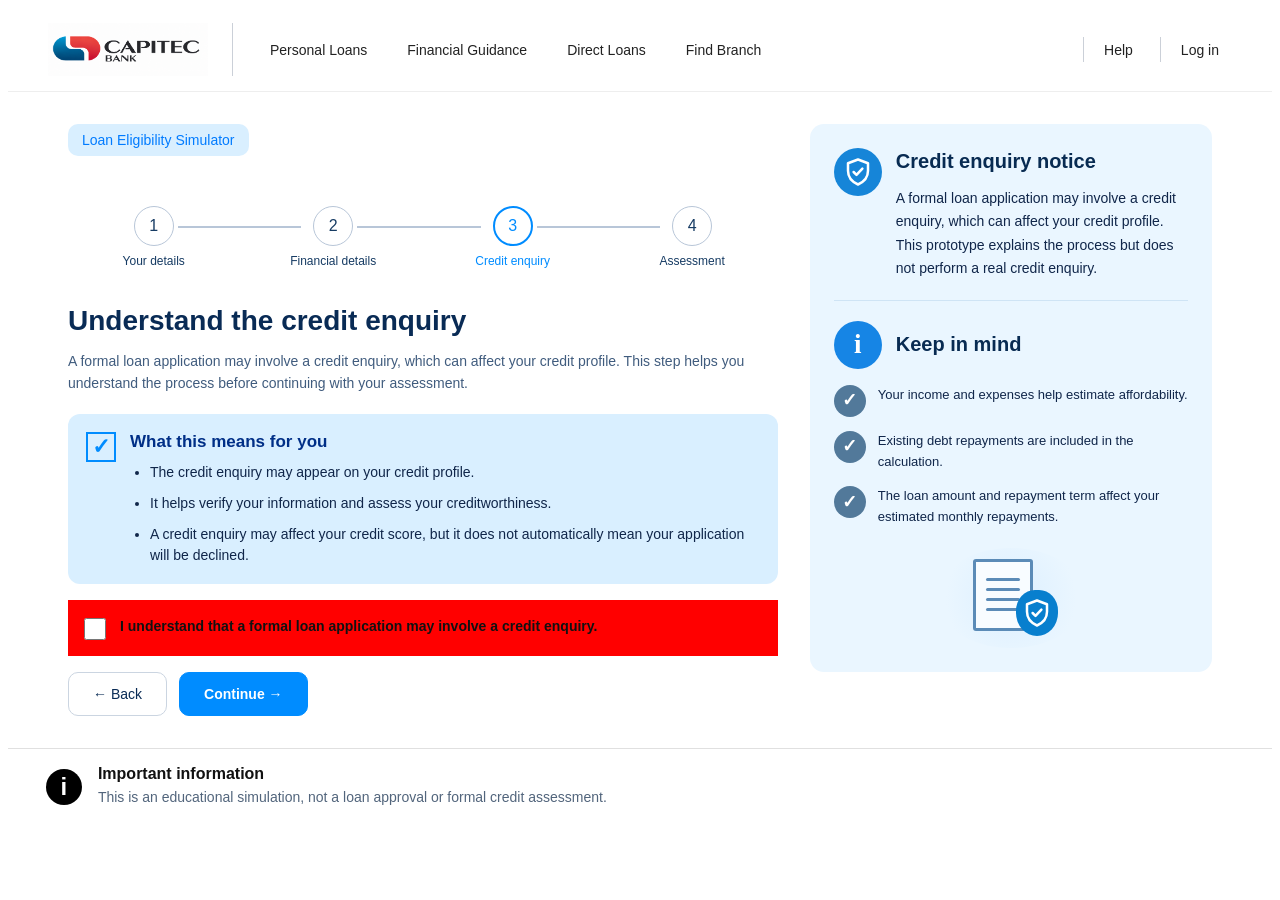
==== 03-Implementation/pages/Credit-Enquiry.html @ de2bd1d2 "Initial commit: Loan Eligibility Simulator" ====
<!DOCTYPE html>
<html lang="en">
<head>
    <meta charset="UTF-8">
    <meta name="viewport" content="width=device-width, initial-scale=1.0">
    <link rel="stylesheet" href="../CSS/Style.css">
    <title>Credit Enquiry Notice</title>
</head>
<body>
    <header class="site-header">
        <a href="../index.html" class="logo">
            <img src="../images/CapitecBank.png" alt="Capitec Bank logo">
        </a>

        <nav class="main-nav">
            <a href="../index.html" class="personal-loans">Personal Loans</a>
            <a href="Financial-Guidance.html">Financial Guidance</a>
            <a href="Direct-Loans.html">Direct Loans</a>
            <a href="Find-Branch.html">Find Branch</a>
            <a href="Help.html" class="help">Help</a>
            <a href="Login.html" class="login-link">Log in</a>
        </nav>
    </header>

    <main class="credit-enquiry-notice-main">
        <div class="credit-enquiry-notice-page">
            <section class="credit-enquiry-content">
                <p class="page-label">Loan Eligibility Simulator</p>

                <div class="progress-steps">
                    <div class="progress-step">
                        <span>1</span>
                        <p>Your details</p>
                    </div>

                    <div class="progress-step">
                        <span>2</span>
                        <p>Financial details</p>
                    </div>

                    <div class="progress-step active">
                        <span>3</span>
                        <p>Credit enquiry</p>
                    </div>

                    <div class="progress-step">
                        <span>4</span>
                        <p>Assessment</p>
                    </div>
                </div>

                <h1>Understand the credit enquiry</h1>

                <p class="credit-enquiry-description">
                    A formal loan application may involve a credit enquiry, which can affect your credit profile. This step helps you understand the process before continuing with your assessment.
                </p>

                <div class="credit-information-panel">
                    <div class="credit-information-icon">
                        <span>✓</span>
                    </div>

                    <div class="credit-information-content">
                        <h2>What this means for you</h2>

                        <ul>
                            <li>The credit enquiry may appear on your credit profile.</li>
                            <li>It helps verify your information and assess your creditworthiness.</li>
                            <li>A credit enquiry may affect your credit score, but it does not automatically mean your application will be declined.</li>
                        </ul>
                    </div>
                </div>

                <form id="credit-enquiry-form">
                    <label class="credit-acknowledgement">
                        <input
                            type="checkbox"
                            id="credit-acknowledgement"
                            name="creditAcknowledgement"
                            required
                        >
                        <span>
                            I understand that a formal loan application may involve a credit enquiry.
                        </span>
                    </label>

                    <div class="form-actions">
                        <a href="Financial-Details.html" class="secondary-button">← Back</a>
                        <button type="submit" class="primary-button">Continue →</button>
                    </div>
                </form>
            </section>

            <aside class="credit-notice">
                <div class="notice-heading">
                    <div class="shield-icon">
                        <svg viewBox="0 0 24 24" aria-hidden="true">
                            <path
                                d="M12 2 20 5v6c0 5-3.5 9-8 11-4.5-2-8-6-8-11V5l8-3Z"
                                fill="none"
                                stroke="currentColor"
                                stroke-width="2"
                                stroke-linejoin="round"
                            />
                            <path
                                d="m8.5 12 2.3 2.3 4.7-5"
                                fill="none"
                                stroke="currentColor"
                                stroke-width="2"
                                stroke-linecap="round"
                                stroke-linejoin="round"
                            />
                        </svg>
                    </div>

                    <div class="notice-copy">
                        <h2>Credit enquiry notice</h2>
                        <p>
                            A formal loan application may involve a credit enquiry, which can affect your credit profile. This prototype explains the process but does not perform a real credit enquiry.
                        </p>
                    </div>
                </div>

                <div class="notice-divider"></div>

                <div class="keep-in-mind-heading">
                    <span class="information-icon-blue" aria-hidden="true">i</span>
                    <h2>Keep in mind</h2>
                </div>

                <ul class="notice-list">
                    <li>
                        <span class="check-icon" aria-hidden="true">✓</span>
                        <span>Your income and expenses help estimate affordability.</span>
                    </li>

                    <li>
                        <span class="check-icon" aria-hidden="true">✓</span>
                        <span>Existing debt repayments are included in the calculation.</span>
                    </li>

                    <li>
                        <span class="check-icon" aria-hidden="true">✓</span>
                        <span>The loan amount and repayment term affect your estimated monthly repayments.</span>
                    </li>
                </ul>

                <div class="notice-illustration">
                    <div class="document-icon" aria-hidden="true">
                        <span></span>
                        <span></span>
                        <span></span>
                        <span></span>
                    </div>

                    <div class="illustration-shield">
                        <svg viewBox="0 0 24 24" aria-hidden="true">
                            <path
                                d="M12 2 20 5v6c0 5-3.5 9-8 11-4.5-2-8-6-8-11V5l8-3Z"
                                fill="none"
                                stroke="currentColor"
                                stroke-width="2"
                                stroke-linejoin="round"
                            />
                            <path
                                d="m8.5 12 2.3 2.3 4.7-5"
                                fill="none"
                                stroke="currentColor"
                                stroke-width="2"
                                stroke-linecap="round"
                                stroke-linejoin="round"
                            />
                        </svg>
                    </div>
                </div>
            </aside>
        </div>
    </main>

    <footer class="financial-footer">
        <div class="footer-info-icon" aria-hidden="true">i</div>

        <div class="financial-footer-content">
            <h2>Important information</h2>
            <p>
                This is an educational simulation, not a loan approval or formal credit assessment.
            </p>
        </div>
    </footer>

    <script src="../JS/Credit-Enquiry.js"></script>
</body>
</html>
---- 03-Implementation/CSS/Style.css ----
.site-header {
    display: flex;
    align-items: center;
    background-color: white;
    padding: 15px 40px;
    border-bottom: 1px solid #eeeeee;
}

.logo {
    display: flex;
    align-items: center;
    flex-shrink: 0;
    padding-right: 24px;
    border-right: 1px solid #cbd0d8;
}

.logo img {
    display: block;
    width: 160px;
    height: auto;
}

.main-nav {
    display: flex;
    align-items: center;
    gap: 14px;
    flex: 1;
    margin-left: 24px;
}

.main-nav a {
    padding: 8px 12px;
    border: 1px solid transparent;
    border-radius: 20px;
    color: #222222;
    font-family: Arial, sans-serif;
    font-size: 14px;
    text-decoration: none;
    transition: all 0.3s ease;
}

.main-nav a:hover {
    background-color: #d9efff;
    border-color: #008cff;
    color: #222222;
}

.main-nav .help,
.main-nav .login-link {
    position: relative;
}

.main-nav .help {
    margin-left: auto;
}

.main-nav .login-link {
    margin-left: 8px;
}

.main-nav .help::before,
.main-nav .login-link::before {
    position: absolute;
    top: 10%;
    left: -9px;
    height: 80%;
    border-left: 1px solid #cbd0d8;
    content: "";
    pointer-events: none;
}

body > main:not(.financial-details-main):not(.credit-enquiry-notice-main) {
    display: grid;
    grid-template-columns: minmax(0, 1fr) minmax(0, 1fr);
    align-items: center;
    gap: 40px;
    padding: 45px 5%;
    background-color: #f3f9ff;
    color: #10264a;
    font-family: Arial, sans-serif;
    box-sizing: border-box;
}

.hero-content {
    min-width: 0;
}

.page-label {
    display: inline-block;
    margin: 0 0 18px;
    padding: 8px 14px;
    border-radius: 10px;
    background-color: #d9efff;
    color: #007bff;
    font-size: 14px;
}

.hero-content h1 {
    margin: 20px 0;
    font-size: 38px;
    line-height: 1.15;
}

.hero-content > p {
    line-height: 1.6;
}

.hero-content ul {
    margin: 24px 0;
    padding: 0;
    list-style: none;
}

.hero-content li {
    margin-bottom: 12px;
}

.primary-button {
    display: inline-flex;
    align-items: center;
    justify-content: center;
    padding: 14px 26px;
    border: 1px solid #087fff;
    border-radius: 10px;
    background-color: #087fff;
    color: white;
    font-family: inherit;
    font-size: 14px;
    font-weight: bold;
    text-decoration: none;
    cursor: pointer;
    transition: background-color 0.3s ease;
    box-sizing: border-box;
}

.primary-button:hover {
    background-color: #0067d9;
}

.preview-card {
    min-width: 0;
    padding: 30px;
    border: 1px solid #dceaf7;
    border-radius: 18px;
    background-color: white;
    box-shadow: 0 8px 24px rgba(20, 60, 100, 0.08);
}

.preview-card h2 {
    margin-bottom: 20px;
    font-size: 24px;
}

.preview-card p {
    margin: 12px 0;
    padding: 12px;
    border: 1px solid #dce3eb;
    border-radius: 8px;
    color: #65758b;
}

.site-footer {
    display: flex;
    align-items: center;
    gap: 16px;
    margin: 8px;
    padding: 12px 32px;
    border: 1px solid #e0e0e0;
    border-radius: 12px;
    background-color: white;
    font-family: Arial, sans-serif;
}

.information-icon {
    display: flex;
    align-items: center;
    justify-content: center;
    flex-shrink: 0;
    width: 32px;
    height: 32px;
    border-radius: 50%;
    background-color: #000000;
    color: white;
    font-family: Arial, sans-serif;
    font-size: 22px;
    font-weight: bold;
}

.footer-content h2 {
    margin: 0 0 4px;
    color: #111111;
    font-size: 16px;
}

.footer-content p {
    margin: 0;
    color: #52657c;
    font-size: 14px;
    line-height: 1.5;
}

.financial-details-main {
    display: block;
    width: 100%;
    min-height: 0;
    margin: 0;
    padding: 0;
    background-color: white;
    color: #10264a;
    font-family: Arial, sans-serif;
    box-sizing: border-box;
}

.financial-details-page {
    display: grid;
    grid-template-columns: minmax(0, 1.65fr) minmax(280px, 1fr);
    align-items: start;
    gap: 36px;
    width: 100%;
    max-width: 1400px;
    margin: 0 auto;
    padding: 16px 3% 28px;
    background-color: white;
    box-sizing: border-box;
}

.financial-form-section {
    min-width: 0;
    padding: 8px 0 16px;
    background-color: white;
    box-sizing: border-box;
}

.financial-details-main .page-label {
    display: inline-block;
    margin: 0 0 18px;
    padding: 8px 14px;
    border-radius: 12px;
    background-color: #d9efff;
    color: #008cff;
    font-size: 14px;
}

.progress-steps {
    display: flex;
    align-items: flex-start;
    justify-content: space-between;
    gap: 12px;
    width: 100%;
    margin: 28px 0 32px;
}

.progress-step {
    position: relative;
    display: flex;
    flex: 1 1 0;
    flex-direction: column;
    align-items: center;
    min-width: 0;
    text-align: center;
}

.progress-step:not(:last-child)::after {
    position: absolute;
    top: 20px;
    left: calc(50% + 24px);
    width: calc(100% - 48px);
    height: 2px;
    background-color: #b8c6d8;
    content: "";
}

.progress-step span {
    position: relative;
    z-index: 1;
    display: flex;
    align-items: center;
    justify-content: center;
    flex-shrink: 0;
    width: 40px;
    height: 40px;
    border: 1px solid #b8c6d8;
    border-radius: 50%;
    background-color: white;
    color: #163b63;
    font-size: 16px;
    box-sizing: border-box;
}

.progress-step.active span {
    border: 2px solid #008cff;
    color: #008cff;
}

.progress-step p {
    margin: 8px 0 0;
    color: #163b63;
    font-size: 14px;
    line-height: 1.3;
}

.progress-step.active p {
    color: #008cff;
}

.financial-form-section h1 {
    margin: 0 0 10px;
    color: #092b55;
    font-size: 26px;
    line-height: 1.25;
}

.form-description {
    margin: 0 0 22px;
    color: #405c7e;
    font-size: 14px;
    line-height: 1.5;
}

.financial-fields {
    display: grid;
    grid-template-columns: repeat(2, minmax(0, 1fr));
    gap: 14px;
}

.financial-fields .form-group {
    min-width: 0;
    padding: 12px;
    border: 1px solid #d2d7de;
    background-color: white;
    box-sizing: border-box;
}

.financial-details-main .form-group label {
    display: block;
    margin-bottom: 8px;
    color: #17324f;
    font-size: 13px;
    line-height: 1.4;
}

.input-with-currency {
    display: flex;
    width: 100%;
    min-width: 0;
    min-height: 38px;
    box-sizing: border-box;
}

.input-with-currency span {
    display: flex;
    align-items: center;
    justify-content: center;
    min-width: 38px;
    padding: 0 8px;
    background-color: #eeeeee;
    color: #17324f;
    box-sizing: border-box;
}

.input-with-currency input {
    flex: 1;
    width: 100%;
    min-width: 0;
    padding: 8px;
    border: 1px solid #cbd5e1;
    border-left: none;
    border-radius: 0;
    font-family: inherit;
    font-size: 13px;
    box-sizing: border-box;
}

.input-with-currency input:focus {
    outline: 2px solid #008cff;
    outline-offset: -2px;
}

.repayment-term-group {
    width: 100%;
    margin-top: 16px;
    padding: 12px;
    border: 1px solid #d2d7de;
    background-color: white;
    box-sizing: border-box;
}

.repayment-term-group select {
    width: 100%;
    min-height: 42px;
    padding: 8px;
    border: 1px solid #cbd5e1;
    background-color: white;
    font-family: inherit;
    font-size: 13px;
    box-sizing: border-box;
}

.repayment-term-group select:focus {
    outline: 2px solid #008cff;
    outline-offset: 1px;
}

.form-actions {
    display: flex;
    flex-direction: row;
    align-items: center;
    flex-wrap: wrap;
    gap: 12px;
    margin-top: 20px;
}

.secondary-button,
.form-actions .primary-button {
    display: inline-flex;
    align-items: center;
    justify-content: center;
    min-height: 44px;
    padding: 0 24px;
    border-radius: 10px;
    font-family: inherit;
    font-size: 14px;
    text-decoration: none;
    cursor: pointer;
    box-sizing: border-box;
}

.secondary-button {
    border: 1px solid #cbd5e1;
    background-color: white;
    color: #092b55;
}

.secondary-button:hover {
    background-color: #edf6ff;
}

.form-actions .primary-button {
    border: 1px solid #008cff;
    background-color: #008cff;
    color: white;
}

.form-actions .primary-button:hover {
    background-color: #0073d1;
}

.financial-details-page .credit-notice {
    align-self: stretch;
    width: 100%;
    min-width: 0;
    margin: 0;
    padding: 32px;
    border-radius: 12px;
    background-color: #eaf6ff;
    color: #24486e;
    line-height: 1.7;
    box-sizing: border-box;
}

.notice-heading {
    display: grid;
    grid-template-columns: 48px minmax(0, 1fr);
    align-items: start;
    gap: 18px;
}

.shield-icon {
    display: flex;
    align-items: center;
    justify-content: center;
    width: 48px;
    height: 48px;
    border-radius: 50%;
    background-color: #1685d8;
    color: white;
    box-sizing: border-box;
}

.shield-icon svg {
    width: 30px;
    height: 30px;
}

.notice-copy {
    min-width: 0;
}

.notice-copy h2,
.keep-in-mind-heading h2 {
    margin: 0;
    color: #082b52;
    font-family: Arial, sans-serif;
    font-size: 21px;
    font-weight: 700;
    line-height: 1.35;
}

.notice-copy p {
    margin: 12px 0 0;
    font-size: 14px;
    line-height: 1.65;
}

.notice-divider {
    margin: 24px 0 20px;
    border: none;
    border-top: 1px solid #cfe4f5;
}

.keep-in-mind-heading {
    display: grid;
    grid-template-columns: 48px minmax(0, 1fr);
    align-items: center;
    gap: 18px;
    margin: 0 0 18px;
}

.information-icon-blue {
    display: flex;
    align-items: center;
    justify-content: center;
    width: 48px;
    height: 48px;
    border-radius: 50%;
    background-color: #1685e5;
    color: white;
    font-family: Georgia, serif;
    font-size: 27px;
    font-weight: bold;
    box-sizing: border-box;
}

.notice-list {
    display: flex;
    flex-direction: column;
    gap: 14px;
    margin: 0;
    padding: 0;
    list-style: none;
}

.notice-list li {
    display: grid;
    grid-template-columns: 32px minmax(0, 1fr);
    align-items: start;
    gap: 14px;
    margin: 0;
    font-size: 14px;
    line-height: 1.6;
}

.check-icon {
    display: flex;
    align-items: center;
    justify-content: center;
    width: 32px;
    height: 32px;
    border-radius: 50%;
    background-color: #52799a;
    color: white;
    font-size: 18px;
    font-weight: bold;
    box-sizing: border-box;
}

.notice-illustration {
    position: relative;
    display: flex;
    align-items: center;
    justify-content: center;
    width: 150px;
    height: 100px;
    margin: 24px auto 0;
    border-radius: 50%;
    background: radial-gradient(circle, #dcefff 0%, #eaf6ff 72%);
}

.document-icon {
    position: relative;
    z-index: 1;
    display: flex;
    flex-direction: column;
    justify-content: center;
    gap: 7px;
    width: 60px;
    height: 72px;
    padding: 10px;
    border: 3px solid #5b8bb7;
    border-radius: 3px;
    background-color: #f8fcff;
    box-sizing: border-box;
    transform: translate(-8px, -3px);
}

.document-icon span {
    display: block;
    width: 100%;
    height: 3px;
    border-radius: 2px;
    background-color: #5b8bb7;
}

.illustration-shield {
    position: absolute;
    z-index: 2;
    right: 28px;
    bottom: 12px;
    display: flex;
    align-items: center;
    justify-content: center;
    width: 42px;
    height: 46px;
    border-radius: 45% 45% 50% 50%;
    background-color: #087fce;
    color: white;
}

.illustration-shield svg {
    width: 30px;
    height: 30px;
}

.financial-footer {
    display: flex;
    align-items: center;
    gap: 16px;
    width: 100%;
    margin: 0;
    padding: 16px 3%;
    border-top: 1px solid #e0e0e0;
    background-color: white;
    font-family: Arial, sans-serif;
    box-sizing: border-box;
}

.footer-info-icon {
    display: flex;
    align-items: center;
    justify-content: center;
    flex-shrink: 0;
    width: 36px;
    height: 36px;
    border-radius: 50%;
    background-color: #000000;
    color: white;
    font-size: 24px;
    font-weight: bold;
}

.financial-footer-content h2 {
    margin: 0 0 4px;
    color: #111111;
    font-size: 16px;
}

.financial-footer-content p {
    margin: 0;
    color: #52657c;
    font-size: 14px;
    line-height: 1.5;
}

.credit-enquiry-notice-main {
    display: block;
    width: 100%;
    min-height: 0;
    margin: 0;
    padding: 0;
    background-color: white;
    color: #10264a;
    font-family: Arial, sans-serif;
    box-sizing: border-box;
}

.credit-enquiry-notice-page {
    display: grid;
    grid-template-columns: minmax(0, 1.5fr) minmax(320px, 0.85fr);
    align-items: start;
    gap: 32px;
    width: 100%;
    max-width: 1200px;
    margin: 0 auto;
    padding: 32px 28px;
    box-sizing: border-box;
}

.credit-enquiry-content {
    width: 100%;
    min-width: 0;
    padding: 0;
    box-sizing: border-box;
}

.credit-enquiry-content .page-label {
    margin-bottom: 22px;
}

.credit-enquiry-content .progress-steps {
    display: flex;
    align-items: flex-start;
    justify-content: space-between;
    width: 100%;
    gap: 8px;
    margin: 28px 0 34px;
}

.credit-enquiry-content .progress-step {
    position: relative;
    display: flex;
    flex: 1 1 0;
    flex-direction: column;
    align-items: center;
    min-width: 0;
    text-align: center;
}

.credit-enquiry-content .progress-step p {
    max-width: 100%;
    margin: 8px 0 0;
    font-size: 12px;
    line-height: 1.3;
    overflow-wrap: normal;
    word-break: normal;
}

.credit-enquiry-content h1 {
    margin: 0 0 12px;
    color: #092b55;
    font-size: 28px;
    line-height: 1.2;
}

.credit-enquiry-description {
    margin: 0 0 20px;
    color: #405c7e;
    font-size: 14px;
    line-height: 1.6;
}

.credit-information-panel {
    display: grid;
    grid-template-columns: 30px minmax(0, 1fr);
    align-items: start;
    gap: 14px;
    width: 100%;
    margin: 0 0 16px;
    padding: 18px;
    border-radius: 12px;
    background-color: #d9efff;
    color: #10264a;
    box-sizing: border-box;
}

.credit-information-icon {
    display: flex;
    align-items: center;
    justify-content: center;
    width: 30px;
    height: 30px;
    border: 2px solid #008cff;
    color: #008cff;
    font-size: 22px;
    font-weight: bold;
    box-sizing: border-box;
}

.credit-information-content {
    min-width: 0;
}

.credit-information-content h2 {
    margin: 0 0 10px;
    color: #002f87;
    font-size: 17px;
}

.credit-information-content ul {
    margin: 0;
    padding-left: 20px;
}

.credit-information-content li {
    margin-bottom: 10px;
    font-size: 14px;
    line-height: 1.5;
}

.credit-information-content li:last-child {
    margin-bottom: 0;
}

.credit-acknowledgement {
    display: flex;
    align-items: flex-start;
    gap: 14px;
    width: 100%;
    margin: 0 0 16px;
    padding: 16px;
    background-color: #ff0000;
    color: #111111;
    font-size: 14px;
    font-weight: bold;
    line-height: 1.5;
    cursor: pointer;
    box-sizing: border-box;
}

.credit-acknowledgement input {
    flex-shrink: 0;
    width: 22px;
    height: 22px;
    margin: 2px 0 0;
    accent-color: #008cff;
    cursor: pointer;
}

.credit-enquiry-notice-page .form-actions {
    display: flex;
    flex-direction: row;
    align-items: center;
    flex-wrap: wrap;
    gap: 12px;
    margin-top: 0;
}

.credit-enquiry-notice-page .secondary-button,
.credit-enquiry-notice-page .form-actions .primary-button {
    min-height: 44px;
    padding: 0 24px;
}

.credit-enquiry-notice-page .credit-notice {
    display: block;
    width: 100%;
    min-width: 0;
    margin: 0;
    padding: 24px;
    border-radius: 14px;
    background-color: #eaf6ff;
    box-sizing: border-box;
}

.credit-enquiry-notice-page .notice-heading {
    display: grid;
    grid-template-columns: 48px minmax(0, 1fr);
    align-items: start;
    gap: 14px;
}

.credit-enquiry-notice-page .notice-copy h2,
.credit-enquiry-notice-page .keep-in-mind-heading h2 {
    font-size: 20px;
}

.credit-enquiry-notice-page .notice-copy p {
    font-size: 14px;
    line-height: 1.65;
}

.credit-enquiry-notice-page .notice-divider {
    margin: 20px 0;
}

.credit-enquiry-notice-page .keep-in-mind-heading {
    display: grid;
    grid-template-columns: 48px minmax(0, 1fr);
    align-items: center;
    gap: 14px;
    margin-bottom: 16px;
}

.credit-enquiry-notice-page .notice-list {
    gap: 14px;
    padding-left: 0;
}

.credit-enquiry-notice-page .notice-list li {
    grid-template-columns: 32px minmax(0, 1fr);
    gap: 12px;
    font-size: 13px;
}

.credit-enquiry-notice-page .notice-illustration {
    margin-top: 20px;
}

@media (max-width: 900px) {
    .site-header {
        padding: 12px 20px;
    }

    .logo img {
        width: 130px;
    }

    .main-nav {
        gap: 6px;
        margin-left: 14px;
    }

    .main-nav a {
        padding: 7px 8px;
        font-size: 12px;
    }

    .financial-details-page {
        gap: 20px;
    }

    .credit-enquiry-notice-page {
        grid-template-columns: minmax(0, 1.2fr) minmax(280px, 0.9fr);
        gap: 20px;
        padding: 24px 20px;
    }

    .credit-enquiry-notice-page .credit-notice {
        padding: 20px;
    }
}

@media (max-width: 760px) {
    .site-header {
        flex-wrap: wrap;
        padding: 12px 16px;
    }

    .logo {
        padding-right: 14px;
    }

    .logo img {
        width: 125px;
    }

    .main-nav {
        flex-wrap: wrap;
        gap: 6px;
        margin-left: 14px;
    }

    .main-nav a {
        padding: 7px 8px;
        font-size: 12px;
    }

    body > main:not(.financial-details-main):not(.credit-enquiry-notice-main) {
        grid-template-columns: minmax(0, 1fr);
        gap: 24px;
        padding: 28px 5%;
    }

    .hero-content h1 {
        font-size: 30px;
    }

    .financial-details-page {
        grid-template-columns: minmax(0, 1fr);
        align-items: start;
        gap: 20px;
        padding: 16px;
    }

    .financial-form-section h1 {
        font-size: 23px;
    }

    .credit-notice {
        height: auto;
    }

    .credit-enquiry-notice-page {
        grid-template-columns: minmax(0, 1fr);
        gap: 24px;
        padding: 24px 16px;
    }

    .credit-enquiry-content h1 {
        font-size: 24px;
    }

    .credit-enquiry-notice-page .credit-notice {
        padding: 20px;
    }
}

@media (max-width: 480px) {
    .financial-fields {
        grid-template-columns: minmax(0, 1fr);
    }

    .progress-steps {
        gap: 6px;
    }

    .progress-step:not(:last-child)::after {
        top: 16px;
        left: calc(50% + 19px);
        width: calc(100% - 38px);
    }

    .progress-step span {
        width: 34px;
        height: 34px;
        font-size: 14px;
    }

    .progress-step p {
        font-size: 11px;
    }

    .form-actions {
        flex-wrap: wrap;
    }

    .financial-details-page .credit-notice {
        padding: 20px;
    }

    .notice-heading,
    .keep-in-mind-heading {
        grid-template-columns: 40px minmax(0, 1fr);
        gap: 12px;
    }

    .shield-icon,
    .information-icon-blue {
        width: 40px;
        height: 40px;
    }

    .notice-copy h2,
    .keep-in-mind-heading h2 {
        font-size: 18px;
    }

    .notice-list {
        padding-left: 0;
    }

    .credit-enquiry-content .progress-steps {
        gap: 4px;
    }

    .credit-enquiry-content .progress-step p {
        font-size: 10px;
    }

    .credit-information-panel {
        padding: 14px;
    }

    .credit-acknowledgement {
        padding: 12px;
    }
}
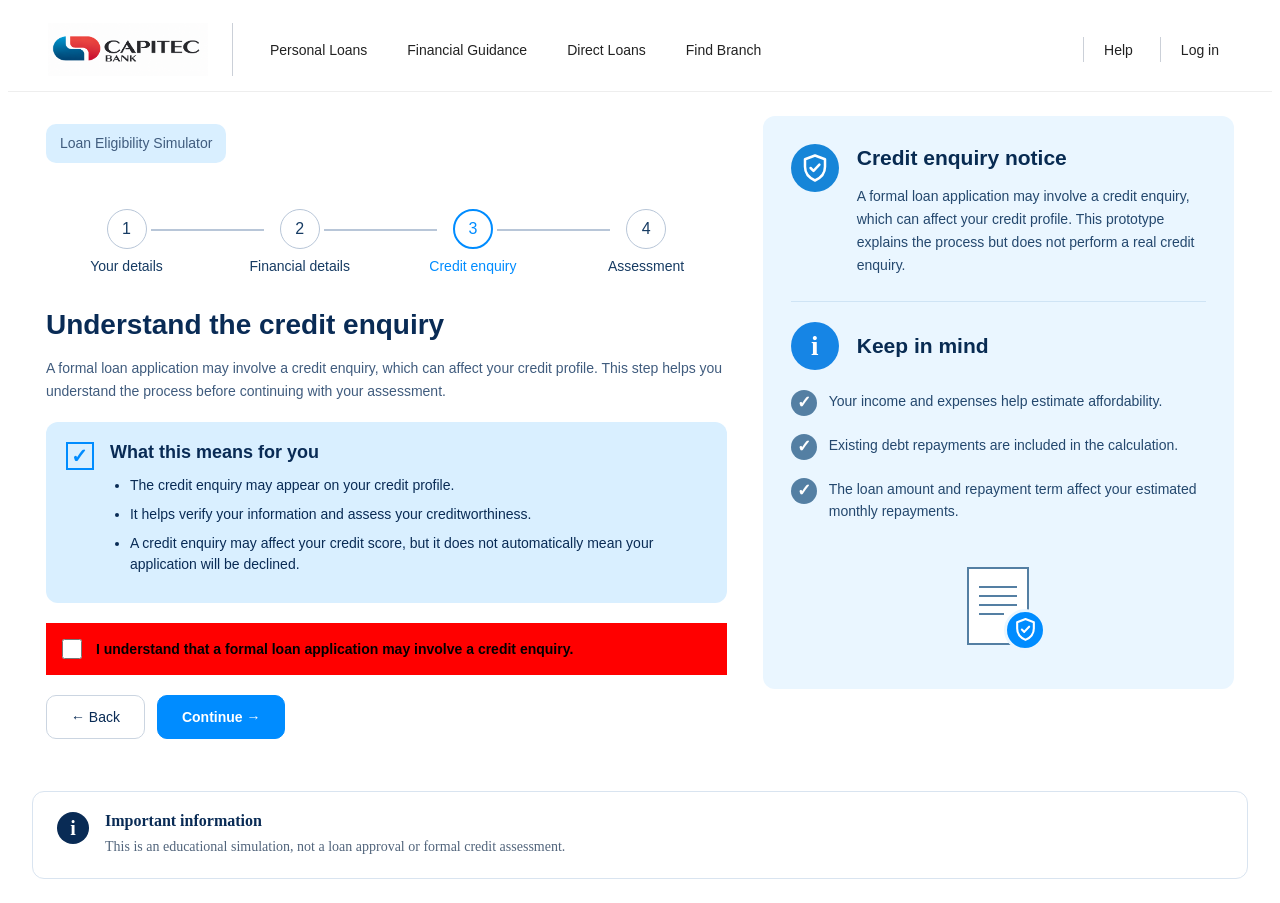
==== commit d536a479: "Updated financial guidance and ineligible result pages" ====
--- a/03-Implementation/pages/Credit-Enquiry.html
+++ b/03-Implementation/pages/Credit-Enquiry.html
@@ -87,7 +87,7 @@
 
                     <div class="form-actions">
                         <a href="Financial-Details.html" class="secondary-button">← Back</a>
-                        <button type="submit" class="primary-button">Continue →</button>
+                        <button type="submit" class="primary-button"> Continue →</button>
                     </div>
                 </form>
             </section>
@@ -189,6 +189,6 @@
         </div>
     </footer>
 
-    <script src="../JS/Credit-Enquiry.js"></script>
+    <script src="../JavaScript/Credit-Enquiry.js"></script>
 </body>
 </html>
--- a/03-Implementation/CSS/Style.css
+++ b/03-Implementation/CSS/Style.css
@@ -70,7 +70,7 @@
     pointer-events: none;
 }
 
-body > main:not(.financial-details-main):not(.credit-enquiry-notice-main) {
+body > main:not(.financial-details-main):not(.credit-enquiry-notice-main):not(.assessment-results) {
     display: grid;
     grid-template-columns: minmax(0, 1fr) minmax(0, 1fr);
     align-items: center;
@@ -543,129 +543,44 @@
 
 .notice-list li {
     display: grid;
-    grid-template-columns: 32px minmax(0, 1fr);
+    grid-template-columns: 20px minmax(0, 1fr);
     align-items: start;
-    gap: 14px;
-    margin: 0;
+    gap: 10px;
+    color: #24486e;
     font-size: 14px;
     line-height: 1.6;
 }
 
-.check-icon {
-    display: flex;
-    align-items: center;
-    justify-content: center;
-    width: 32px;
-    height: 32px;
+.notice-list li::before {
+    display: block;
+    width: 7px;
+    height: 7px;
+    margin: 8px 0 0 5px;
     border-radius: 50%;
-    background-color: #52799a;
-    color: white;
-    font-size: 18px;
-    font-weight: bold;
-    box-sizing: border-box;
-}
-
-.notice-illustration {
-    position: relative;
-    display: flex;
-    align-items: center;
-    justify-content: center;
-    width: 150px;
-    height: 100px;
-    margin: 24px auto 0;
-    border-radius: 50%;
-    background: radial-gradient(circle, #dcefff 0%, #eaf6ff 72%);
-}
-
-.document-icon {
-    position: relative;
-    z-index: 1;
-    display: flex;
-    flex-direction: column;
-    justify-content: center;
-    gap: 7px;
-    width: 60px;
-    height: 72px;
-    padding: 10px;
-    border: 3px solid #5b8bb7;
-    border-radius: 3px;
-    background-color: #f8fcff;
-    box-sizing: border-box;
-    transform: translate(-8px, -3px);
-}
-
-.document-icon span {
-    display: block;
-    width: 100%;
-    height: 3px;
-    border-radius: 2px;
-    background-color: #5b8bb7;
-}
-
-.illustration-shield {
-    position: absolute;
-    z-index: 2;
-    right: 28px;
-    bottom: 12px;
-    display: flex;
-    align-items: center;
-    justify-content: center;
-    width: 42px;
-    height: 46px;
-    border-radius: 45% 45% 50% 50%;
-    background-color: #087fce;
-    color: white;
-}
-
-.illustration-shield svg {
-    width: 30px;
-    height: 30px;
-}
-
-.financial-footer {
-    display: flex;
-    align-items: center;
+    background-color: #1685e5;
+    content: "";
+}
+
+.keep-in-mind {
+    display: flex;
+    align-items: flex-start;
     gap: 16px;
-    width: 100%;
-    margin: 0;
-    padding: 16px 3%;
-    border-top: 1px solid #e0e0e0;
-    background-color: white;
-    font-family: Arial, sans-serif;
-    box-sizing: border-box;
-}
-
-.footer-info-icon {
-    display: flex;
-    align-items: center;
-    justify-content: center;
-    flex-shrink: 0;
-    width: 36px;
-    height: 36px;
-    border-radius: 50%;
-    background-color: #000000;
-    color: white;
-    font-size: 24px;
-    font-weight: bold;
-}
-
-.financial-footer-content h2 {
-    margin: 0 0 4px;
-    color: #111111;
-    font-size: 16px;
-}
-
-.financial-footer-content p {
-    margin: 0;
-    color: #52657c;
+    margin-top: 24px;
+    padding: 18px;
+    border-radius: 10px;
+    background-color: #d9efff;
+}
+
+.keep-in-mind p {
+    margin: 0;
+    color: #24486e;
     font-size: 14px;
-    line-height: 1.5;
+    line-height: 1.6;
 }
 
 .credit-enquiry-notice-main {
     display: block;
     width: 100%;
-    min-height: 0;
     margin: 0;
     padding: 0;
     background-color: white;
@@ -676,247 +591,138 @@
 
 .credit-enquiry-notice-page {
     display: grid;
-    grid-template-columns: minmax(0, 1.5fr) minmax(320px, 0.85fr);
+    grid-template-columns: minmax(0, 1.3fr) minmax(320px, 0.9fr);
     align-items: start;
-    gap: 32px;
-    width: 100%;
-    max-width: 1200px;
+    gap: 36px;
+    width: 100%;
+    max-width: 1400px;
     margin: 0 auto;
-    padding: 32px 28px;
+    padding: 24px 3% 36px;
+    background-color: white;
     box-sizing: border-box;
 }
 
 .credit-enquiry-content {
-    width: 100%;
-    min-width: 0;
-    padding: 0;
-    box-sizing: border-box;
-}
-
-.credit-enquiry-content .page-label {
-    margin-bottom: 22px;
-}
-
-.credit-enquiry-content .progress-steps {
-    display: flex;
-    align-items: flex-start;
-    justify-content: space-between;
-    width: 100%;
-    gap: 8px;
-    margin: 28px 0 34px;
-}
-
-.credit-enquiry-content .progress-step {
-    position: relative;
-    display: flex;
-    flex: 1 1 0;
-    flex-direction: column;
-    align-items: center;
-    min-width: 0;
-    text-align: center;
-}
-
-.credit-enquiry-content .progress-step p {
-    max-width: 100%;
-    margin: 8px 0 0;
-    font-size: 12px;
-    line-height: 1.3;
-    overflow-wrap: normal;
-    word-break: normal;
+    min-width: 0;
+    padding: 8px 0 16px;
+    background-color: white;
+    box-sizing: border-box;
 }
 
 .credit-enquiry-content h1 {
     margin: 0 0 12px;
     color: #092b55;
     font-size: 28px;
-    line-height: 1.2;
-}
-
-.credit-enquiry-description {
-    margin: 0 0 20px;
+    line-height: 1.3;
+}
+
+.credit-enquiry-content > p {
     color: #405c7e;
     font-size: 14px;
     line-height: 1.6;
 }
 
-.credit-information-panel {
-    display: grid;
-    grid-template-columns: 30px minmax(0, 1fr);
-    align-items: start;
-    gap: 14px;
-    width: 100%;
-    margin: 0 0 16px;
-    padding: 18px;
+.credit-enquiry-notice-page .credit-notice {
+    width: 100%;
+    min-width: 0;
+    padding: 28px;
     border-radius: 12px;
-    background-color: #d9efff;
-    color: #10264a;
-    box-sizing: border-box;
-}
-
-.credit-information-icon {
-    display: flex;
-    align-items: center;
-    justify-content: center;
-    width: 30px;
-    height: 30px;
-    border: 2px solid #008cff;
-    color: #008cff;
-    font-size: 22px;
-    font-weight: bold;
-    box-sizing: border-box;
-}
-
-.credit-information-content {
-    min-width: 0;
-}
-
-.credit-information-content h2 {
-    margin: 0 0 10px;
-    color: #002f87;
-    font-size: 17px;
-}
-
-.credit-information-content ul {
-    margin: 0;
-    padding-left: 20px;
-}
-
-.credit-information-content li {
-    margin-bottom: 10px;
-    font-size: 14px;
-    line-height: 1.5;
-}
-
-.credit-information-content li:last-child {
-    margin-bottom: 0;
-}
-
-.credit-acknowledgement {
-    display: flex;
-    align-items: flex-start;
-    gap: 14px;
-    width: 100%;
-    margin: 0 0 16px;
-    padding: 16px;
-    background-color: #ff0000;
-    color: #111111;
-    font-size: 14px;
-    font-weight: bold;
-    line-height: 1.5;
-    cursor: pointer;
-    box-sizing: border-box;
-}
-
-.credit-acknowledgement input {
-    flex-shrink: 0;
-    width: 22px;
-    height: 22px;
-    margin: 2px 0 0;
-    accent-color: #008cff;
-    cursor: pointer;
+    background-color: #eaf6ff;
+    color: #24486e;
+    box-sizing: border-box;
 }
 
 .credit-enquiry-notice-page .form-actions {
     display: flex;
-    flex-direction: row;
     align-items: center;
     flex-wrap: wrap;
     gap: 12px;
-    margin-top: 0;
-}
-
-.credit-enquiry-notice-page .secondary-button,
-.credit-enquiry-notice-page .form-actions .primary-button {
-    min-height: 44px;
-    padding: 0 24px;
-}
-
-.credit-enquiry-notice-page .credit-notice {
-    display: block;
-    width: 100%;
-    min-width: 0;
-    margin: 0;
-    padding: 24px;
-    border-radius: 14px;
-    background-color: #eaf6ff;
-    box-sizing: border-box;
-}
-
-.credit-enquiry-notice-page .notice-heading {
-    display: grid;
-    grid-template-columns: 48px minmax(0, 1fr);
-    align-items: start;
-    gap: 14px;
-}
-
-.credit-enquiry-notice-page .notice-copy h2,
-.credit-enquiry-notice-page .keep-in-mind-heading h2 {
+}
+
+.credit-enquiry-notice-page .checkbox-row {
+    display: flex;
+    align-items: flex-start;
+    gap: 12px;
+    margin-top: 24px;
+    padding: 16px;
+    border: 1px solid #d2d7de;
+    border-radius: 8px;
+    background-color: white;
+    color: #24486e;
+    line-height: 1.5;
+}
+
+.credit-enquiry-notice-page .checkbox-row input {
+    flex-shrink: 0;
+    width: 18px;
+    height: 18px;
+    margin-top: 2px;
+    accent-color: #008cff;
+}
+
+.credit-enquiry-notice-page .checkbox-row label {
+    min-width: 0;
+    font-size: 14px;
+}
+
+.financial-footer {
+    display: flex;
+    align-items: flex-start;
+    gap: 16px;
+    width: calc(100% - 48px);
+    margin: 0 24px 24px;
+    padding: 20px 24px;
+    border: 1px solid #d9e4f0;
+    border-radius: 12px;
+    background-color: #ffffff;
+    color: #24486e;
+    box-sizing: border-box;
+}
+
+.footer-info-icon {
+    display: flex;
+    align-items: center;
+    justify-content: center;
+    flex-shrink: 0;
+    width: 32px;
+    height: 32px;
+    border-radius: 50%;
+    background-color: #092b55;
+    color: white;
     font-size: 20px;
-}
-
-.credit-enquiry-notice-page .notice-copy p {
+    font-weight: bold;
+}
+
+.financial-footer-content h2 {
+    margin: 0 0 6px;
+    color: #092b55;
+    font-size: 16px;
+}
+
+.financial-footer-content p {
+    margin: 0;
+    color: #52657c;
     font-size: 14px;
-    line-height: 1.65;
-}
-
-.credit-enquiry-notice-page .notice-divider {
-    margin: 20px 0;
-}
-
-.credit-enquiry-notice-page .keep-in-mind-heading {
-    display: grid;
-    grid-template-columns: 48px minmax(0, 1fr);
-    align-items: center;
-    gap: 14px;
-    margin-bottom: 16px;
-}
-
-.credit-enquiry-notice-page .notice-list {
-    gap: 14px;
-    padding-left: 0;
-}
-
-.credit-enquiry-notice-page .notice-list li {
-    grid-template-columns: 32px minmax(0, 1fr);
-    gap: 12px;
-    font-size: 13px;
-}
-
-.credit-enquiry-notice-page .notice-illustration {
-    margin-top: 20px;
-}
-
-@media (max-width: 900px) {
-    .site-header {
-        padding: 12px 20px;
-    }
-
-    .logo img {
-        width: 130px;
-    }
-
-    .main-nav {
-        gap: 6px;
-        margin-left: 14px;
-    }
-
-    .main-nav a {
-        padding: 7px 8px;
-        font-size: 12px;
-    }
-
+    line-height: 1.6;
+}
+
+@media (max-width: 1100px) {
     .financial-details-page {
-        gap: 20px;
+        grid-template-columns: minmax(0, 1.2fr) minmax(280px, 0.9fr);
+        gap: 24px;
+    }
+
+    .financial-details-page .credit-notice {
+        padding: 24px;
     }
 
     .credit-enquiry-notice-page {
         grid-template-columns: minmax(0, 1.2fr) minmax(280px, 0.9fr);
-        gap: 20px;
-        padding: 24px 20px;
+        gap: 24px;
     }
 
     .credit-enquiry-notice-page .credit-notice {
-        padding: 20px;
+        padding: 24px;
     }
 }
 
@@ -945,7 +751,7 @@
         font-size: 12px;
     }
 
-    body > main:not(.financial-details-main):not(.credit-enquiry-notice-main) {
+    body > main:not(.financial-details-main):not(.credit-enquiry-notice-main):not(.assessment-results) {
         grid-template-columns: minmax(0, 1fr);
         gap: 24px;
         padding: 28px 5%;
@@ -999,59 +805,1764 @@
         left: calc(50% + 19px);
         width: calc(100% - 38px);
     }
-
-    .progress-step span {
-        width: 34px;
-        height: 34px;
-        font-size: 14px;
-    }
-
-    .progress-step p {
-        font-size: 11px;
-    }
-
-    .form-actions {
-        flex-wrap: wrap;
-    }
-
-    .financial-details-page .credit-notice {
+}
+
+main.assessment-results {
+    display: block;
+    width: 100%;
+    max-width: none;
+    min-height: 0;
+    margin: 0;
+    padding: 32px 4.5%;
+    background: #ffffff;
+    color: #10264a;
+    font-family: Arial, sans-serif;
+    font-size: 14px;
+    box-sizing: border-box;
+}
+
+main.assessment-results .assessment-results-page {
+    display: grid;
+    grid-template-columns: minmax(0, 1.8fr) minmax(320px, 1fr);
+    align-items: start;
+    gap: 32px;
+    width: 100%;
+    max-width: 1440px;
+    margin: 0 auto;
+    background: #ffffff;
+    box-sizing: border-box;
+}
+
+main.assessment-results .assessment-results-page > * {
+    min-width: 0;
+}
+
+main.assessment-results .assessment-result-content {
+    display: block;
+    width: 100%;
+    min-width: 0;
+    max-width: none;
+    margin: 0;
+    padding: 0;
+    background: #ffffff;
+    box-sizing: border-box;
+}
+
+main.assessment-results .page-label {
+    display: inline-flex;
+    align-items: center;
+    margin: 0 0 24px;
+    padding: 8px 16px;
+    border-radius: 24px;
+    background: #e0f1ff;
+    color: #008cff;
+    font-size: 14px;
+    line-height: 1.4;
+}
+
+main.assessment-results .progress-steps {
+    display: grid;
+    grid-template-columns: repeat(4, minmax(0, 1fr));
+    align-items: start;
+    gap: 8px;
+    width: 100%;
+    margin: 24px 0 32px;
+}
+
+main.assessment-results .progress-step {
+    position: relative;
+    display: flex;
+    flex: initial;
+    flex-direction: column;
+    align-items: center;
+    min-width: 0;
+    gap: 8px;
+    text-align: center;
+}
+
+main.assessment-results .progress-step:not(:last-child)::after {
+    position: absolute;
+    top: 19px;
+    left: calc(50% + 23px);
+    width: calc(100% - 38px);
+    height: 2px;
+    background: #b8c6d8;
+    content: "";
+}
+
+main.assessment-results .progress-step span {
+    position: relative;
+    z-index: 1;
+    display: flex;
+    align-items: center;
+    justify-content: center;
+    flex-shrink: 0;
+    width: 40px;
+    height: 40px;
+    border: 1px solid #cbd9e8;
+    border-radius: 50%;
+    background: #ffffff;
+    color: #163b63;
+    font-size: 16px;
+    box-sizing: border-box;
+}
+
+main.assessment-results .progress-step.active span {
+    border: 2px solid #008cff;
+    color: #008cff;
+}
+
+main.assessment-results .progress-step p {
+    margin: 0;
+    color: #163b63;
+    font-size: 12px;
+    line-height: 1.4;
+    overflow-wrap: normal;
+    word-break: normal;
+}
+
+main.assessment-results .assessment-result-content h1 {
+    width: 100%;
+    max-width: none;
+    margin: 0 0 12px;
+    color: #082b52;
+    font-size: 32px;
+    line-height: 1.25;
+    overflow-wrap: normal;
+    word-break: normal;
+}
+
+main.assessment-results .assessment-subtitle {
+    width: 100%;
+    max-width: none;
+    margin: 0 0 20px;
+    color: #526b86;
+    font-size: 14px;
+    line-height: 1.6;
+}
+
+main.assessment-results .loan-result-message {
+    width: 100%;
+    margin: 20px 0;
+    padding: 18px 20px;
+    border: 1px solid #c6eed5;
+    border-radius: 12px;
+    background: #e4f7eb;
+    color: #008f5a;
+    box-sizing: border-box;
+}
+
+main.assessment-results .loan-result-message h2 {
+    margin: 0;
+    color: #008f5a;
+    font-size: 21px;
+    line-height: 1.4;
+}
+
+main.assessment-results .loan-result-message p {
+    margin: 8px 0 0;
+    line-height: 1.5;
+}
+
+main.assessment-results .assessment-cards {
+    display: grid;
+    grid-template-columns: repeat(3, minmax(0, 1fr));
+    align-items: start;
+    gap: 12px;
+    width: 100%;
+    min-width: 0;
+    box-sizing: border-box;
+}
+
+main.assessment-results .assessment-cards > section {
+    min-width: 0;
+    max-width: none;
+    width: auto;
+    box-sizing: border-box;
+}
+
+main.assessment-results .estimated-monthly-repayment,
+main.assessment-results .estimated-total-repayment,
+main.assessment-results .estimated-remaining-disposable-income {
+    min-height: 100px;
+    padding: 16px;
+    border: 1px solid #d9e4f0;
+    border-radius: 12px;
+    background: #ffffff;
+}
+
+main.assessment-results .estimated-monthly-repayment h2,
+main.assessment-results .estimated-total-repayment h2,
+main.assessment-results .estimated-remaining-disposable-income h2 {
+    margin: 0 0 8px;
+    color: #082b52;
+    font-size: 20px;
+    line-height: 1.3;
+    overflow-wrap: normal;
+    word-break: normal;
+}
+
+main.assessment-results .estimated-monthly-repayment p,
+main.assessment-results .estimated-total-repayment p,
+main.assessment-results .estimated-remaining-disposable-income p {
+    margin: 0;
+    color: #526b86;
+    font-size: 13px;
+    line-height: 1.5;
+}
+
+main.assessment-results .assessment-cards .your-financial-details {
+    grid-column: 1 / -1;
+    width: 100%;
+    min-width: 0;
+    margin: 0;
+    padding: 20px;
+    border: 1px solid #d9e4f0;
+    border-radius: 12px;
+    background: #ffffff;
+    box-sizing: border-box;
+}
+
+main.assessment-results .your-financial-details h2 {
+    margin: 0 0 12px;
+    color: #082b52;
+    font-size: 21px;
+    line-height: 1.4;
+}
+
+main.assessment-results .financial-detail-row {
+    display: flex;
+    justify-content: space-between;
+    align-items: center;
+    gap: 20px;
+    width: 100%;
+    padding: 12px 0;
+    border-bottom: 1px solid #edf1f5;
+    box-sizing: border-box;
+}
+
+main.assessment-results .financial-detail-row:last-child {
+    border-bottom: 0;
+}
+
+main.assessment-results .financial-detail-row span {
+    flex: 1;
+    min-width: 0;
+    color: #526b86;
+    overflow-wrap: break-word;
+}
+
+main.assessment-results .financial-detail-row strong {
+    flex-shrink: 0;
+    color: #082b52;
+    text-align: right;
+    white-space: nowrap;
+}
+
+main.assessment-results .assessment-results-page > .credit-notice {
+    display: block;
+    align-self: start;
+    width: 100%;
+    min-width: 0;
+    max-width: none;
+    margin: 0;
+    padding: 28px;
+    border: 1px solid #d5e8f8;
+    border-radius: 16px;
+    background: #e4f3ff;
+    color: #24486e;
+    box-sizing: border-box;
+}
+
+main.assessment-results .credit-notice .notice-heading,
+main.assessment-results .credit-notice .important-to-know {
+    display: grid;
+    grid-template-columns: 48px minmax(0, 1fr);
+    align-items: start;
+    gap: 16px;
+    width: 100%;
+    min-width: 0;
+    box-sizing: border-box;
+}
+
+main.assessment-results .credit-notice .notice-copy {
+    width: 100%;
+    min-width: 0;
+}
+
+main.assessment-results .credit-notice .notice-copy h2,
+main.assessment-results .credit-notice .important-to-know h2 {
+    margin: 0 0 12px;
+    color: #082b52;
+    font-size: 20px;
+    line-height: 1.4;
+    overflow-wrap: normal;
+    word-break: normal;
+}
+
+main.assessment-results .credit-notice .notice-copy p {
+    width: 100%;
+    margin: 0;
+    color: #24486e;
+    font-size: 14px;
+    line-height: 1.65;
+    overflow-wrap: normal;
+    word-break: normal;
+}
+
+main.assessment-results .credit-notice .notice-divider {
+    width: 100%;
+    height: 1px;
+    margin: 24px 0;
+    border: 0;
+    background: #c9e1f5;
+}
+
+main.assessment-results .credit-notice .important-to-know {
+    align-items: center;
+}
+
+main.assessment-results .credit-notice .notice-list {
+    display: block;
+    width: 100%;
+    margin: 16px 0 0;
+    padding: 0 0 0 18px;
+    list-style: disc;
+    box-sizing: border-box;
+}
+
+main.assessment-results .credit-notice .notice-list li {
+    display: list-item;
+    width: auto;
+    margin: 0 0 12px;
+    padding: 0;
+    color: #24486e;
+    font-size: 14px;
+    line-height: 1.6;
+    overflow-wrap: normal;
+    word-break: normal;
+}
+
+main.assessment-results .credit-notice .notice-list li::before {
+    content: none;
+}
+
+main.assessment-results .credit-notice .notice-list li:last-child {
+    margin-bottom: 0;
+}
+
+main.assessment-results .credit-notice .shield-icon,
+main.assessment-results .credit-notice .information-icon-blue {
+    display: flex;
+    align-items: center;
+    justify-content: center;
+    width: 48px;
+    height: 48px;
+    min-width: 48px;
+    border-radius: 50%;
+    background: #0095ff;
+    color: #ffffff;
+    box-sizing: border-box;
+}
+
+main.assessment-results .credit-notice .shield-icon svg {
+    display: block;
+    width: 26px;
+    height: 26px;
+}
+
+main.assessment-results .credit-notice .information-icon-blue {
+    font-family: Georgia, serif;
+    font-size: 27px;
+    font-weight: 700;
+}
+
+main.assessment-results .form-actions {
+    display: flex;
+    flex-direction: row;
+    flex-wrap: wrap;
+    align-items: center;
+    gap: 12px;
+    margin-top: 20px;
+}
+
+main.assessment-results .form-actions .primary-button,
+main.assessment-results .form-actions .secondary-button {
+    width: auto;
+    max-width: 100%;
+    min-height: 44px;
+    white-space: normal;
+    box-sizing: border-box;
+}
+
+@media (max-width: 1000px) {
+    main.assessment-results {
+        padding: 28px 3%;
+    }
+
+    main.assessment-results .assessment-results-page {
+        grid-template-columns: minmax(0, 1.5fr) minmax(300px, 1fr);
+        gap: 24px;
+    }
+
+    main.assessment-results .assessment-results-page > .credit-notice {
+        padding: 22px;
+    }
+}
+
+@media (max-width: 760px) {
+    main.assessment-results .assessment-results-page {
+        grid-template-columns: minmax(0, 1fr);
+        gap: 24px;
+    }
+
+    main.assessment-results .assessment-results-page > .credit-notice {
+        width: 100%;
+    }
+}
+
+@media (max-width: 560px) {
+    main.assessment-results {
+        padding: 20px 16px;
+    }
+
+    main.assessment-results .assessment-result-content h1 {
+        font-size: 27px;
+    }
+
+    main.assessment-results .assessment-cards {
+        grid-template-columns: minmax(0, 1fr);
+    }
+
+    main.assessment-results .assessment-cards .your-financial-details {
+        grid-column: 1 / -1;
+    }
+
+    main.assessment-results .assessment-results-page > .credit-notice {
         padding: 20px;
     }
 
-    .notice-heading,
-    .keep-in-mind-heading {
+    main.assessment-results .credit-notice .notice-heading,
+    main.assessment-results .credit-notice .important-to-know {
         grid-template-columns: 40px minmax(0, 1fr);
         gap: 12px;
     }
 
-    .shield-icon,
-    .information-icon-blue {
+    main.assessment-results .credit-notice .shield-icon,
+    main.assessment-results .credit-notice .information-icon-blue {
         width: 40px;
         height: 40px;
-    }
-
-    .notice-copy h2,
-    .keep-in-mind-heading h2 {
-        font-size: 18px;
-    }
-
-    .notice-list {
-        padding-left: 0;
-    }
-
-    .credit-enquiry-content .progress-steps {
-        gap: 4px;
-    }
-
-    .credit-enquiry-content .progress-step p {
-        font-size: 10px;
-    }
-
-    .credit-information-panel {
+        min-width: 40px;
+    }
+
+    main.assessment-results .financial-detail-row {
+        gap: 12px;
+    }
+}
+.financial-details-page .notice-list,
+.credit-enquiry-notice-page .notice-list {
+    .financial-details-page .credit-notice .notice-list,
+.credit-enquiry-notice-page .credit-notice .notice-list {
+    display: flex;
+    flex-direction: column;
+    gap: 20px;
+    width: 100%;
+    margin: 20px 0 0;
+    padding: 0;
+    list-style: none;
+    box-sizing: border-box;
+}
+
+.financial-details-page .credit-notice .notice-list li,
+.credit-enquiry-notice-page .credit-notice .notice-list li {
+    display: flex;
+    align-items: flex-start;
+    gap: 12px;
+    width: 100%;
+    min-width: 0;
+    margin: 0;
+    padding: 0;
+    color: #24486e;
+    font-size: 14px;
+    line-height: 1.6;
+    white-space: normal;
+    overflow-wrap: normal;
+    word-break: normal;
+}
+
+.financial-details-page .credit-notice .notice-list li::before,
+.credit-enquiry-notice-page .credit-notice .notice-list li::before {
+    content: "✓";
+    display: flex;
+    align-items: center;
+    justify-content: center;
+    flex: 0 0 26px;
+    width: 26px;
+    height: 26px;
+    margin: 0;
+    border-radius: 50%;
+    background-color: #547fa3;
+    color: white;
+    font-size: 17px;
+    font-weight: bold;
+}
+}
+.financial-details-page .credit-notice .notice-list li,
+.credit-enquiry-notice-page .credit-notice .notice-list li {
+    display: flex;
+    align-items: flex-start;
+    gap: 12px;
+    width: 100%;
+    min-width: 0;
+    margin: 0;
+    padding: 0;
+    color: #24486e;
+    font-size: 14px;
+    line-height: 1.6;
+    white-space: normal;
+    overflow-wrap: normal;
+    word-break: normal;
+}
+
+.financial-details-page .credit-notice .notice-list li::before,
+.credit-enquiry-notice-page .credit-notice .notice-list li::before {
+    content: "✓";
+    display: flex;
+    align-items: center;
+    justify-content: center;
+    flex: 0 0 26px;
+    width: 26px;
+    height: 26px;
+    margin: 0;
+    border-radius: 50%;
+    background-color: #547fa3;
+    color: white;
+    font-size: 17px;
+    font-weight: bold;
+}.financial-details-page .credit-notice > img,
+.credit-enquiry-notice-page .credit-notice > img {
+    display: block;
+    width: 90px;
+    max-width: 100%;
+    height: auto;
+    margin: 24px auto 0;
+}
+
+.financial-details-page .credit-notice > svg,
+.credit-enquiry-notice-page .credit-notice > svg {
+    display: block;
+    width: 90px;
+    height: 90px;
+    margin: 24px auto 0;
+}
+
+.credit-enquiry-notice-page .credit-information-panel {
+    display: flex;
+    align-items: flex-start;
+    gap: 16px;
+    width: 100%;
+    margin: 20px 0;
+    padding: 20px;
+    border-radius: 12px;
+    background-color: #d9efff;
+    box-sizing: border-box;
+}
+
+.credit-enquiry-notice-page .credit-information-icon {
+    display: flex;
+    align-items: center;
+    justify-content: center;
+    flex: 0 0 28px;
+    width: 28px;
+    height: 28px;
+    border: 2px solid #008cff;
+    color: #008cff;
+    font-size: 20px;
+    font-weight: bold;
+    box-sizing: border-box;
+}
+
+.credit-enquiry-notice-page .credit-information-content {
+    flex: 1;
+    min-width: 0;
+}
+
+.credit-enquiry-notice-page .credit-information-content h2 {
+    margin: 0 0 12px;
+    color: #092b55;
+    font-size: 18px;
+    font-weight: bold;
+}
+
+.credit-enquiry-notice-page .credit-information-content ul {
+    margin: 0;
+    padding-left: 20px;
+}
+
+.credit-enquiry-notice-page .credit-information-content li {
+    margin-bottom: 8px;
+    color: #092b55;
+    font-size: 14px;
+    line-height: 1.5;
+}
+
+.credit-enquiry-notice-page .credit-acknowledgement {
+    display: flex;
+    align-items: center;
+    gap: 14px;
+    width: 100%;
+    margin: 16px 0;
+    padding: 16px;
+    background-color: #ff0000;
+    color: #000000;
+    font-size: 14px;
+    font-weight: bold;
+    box-sizing: border-box;
+}
+
+.credit-enquiry-notice-page .credit-acknowledgement input[type="checkbox"] {
+    flex: 0 0 20px;
+    width: 20px;
+    height: 20px;
+    margin: 0;
+    accent-color: #008cff;
+}
+
+.credit-enquiry-notice-page .credit-notice .notice-list {
+    display: flex;
+    flex-direction: column;
+    gap: 18px;
+    margin: 20px 0 0;
+    padding: 0;
+    list-style: none;
+}
+
+.credit-enquiry-notice-page .credit-notice .notice-list li {
+    display: flex;
+    align-items: flex-start;
+    gap: 12px;
+    width: 100%;
+    margin: 0;
+    padding: 0;
+    color: #24486e;
+    font-size: 14px;
+    line-height: 1.6;
+}
+
+.credit-enquiry-notice-page .credit-notice .notice-list li::before {
+    display: none;
+    content: none;
+}
+
+.credit-enquiry-notice-page .credit-notice .check-icon {
+    display: flex;
+    align-items: center;
+    justify-content: center;
+    flex: 0 0 26px;
+    width: 26px;
+    height: 26px;
+    margin: 0;
+    border-radius: 50%;
+    background-color: #547fa3;
+    color: white;
+    font-size: 17px;
+    font-weight: bold;
+}
+
+.credit-enquiry-notice-page .credit-notice .notice-list li > span:last-child {
+    flex: 1;
+    min-width: 0;
+}
+
+.credit-enquiry-notice-page .notice-illustration {
+    position: relative;
+    display: flex;
+    align-items: center;
+    justify-content: center;
+    width: 120px;
+    height: 110px;
+    margin: 28px auto 0;
+}
+
+.credit-enquiry-notice-page .document-icon {
+    position: relative;
+    display: flex;
+    flex-direction: column;
+    gap: 7px;
+    width: 62px;
+    height: 78px;
+    padding: 17px 10px;
+    border: 2px solid #547fa3;
+    background-color: #ffffff;
+    box-sizing: border-box;
+}
+
+.credit-enquiry-notice-page .document-icon span {
+    display: block;
+    width: 100%;
+    height: 2px;
+    background-color: #547fa3;
+}
+
+.credit-enquiry-notice-page .document-icon span:last-child {
+    width: 65%;
+}
+
+.credit-enquiry-notice-page .illustration-shield {
+    position: absolute;
+    right: 12px;
+    bottom: 10px;
+    display: flex;
+    align-items: center;
+    justify-content: center;
+    width: 42px;
+    height: 42px;
+    border: 3px solid #eaf6ff;
+    border-radius: 50%;
+    background-color: #008cff;
+    color: white;
+    box-sizing: border-box;
+}
+
+.credit-enquiry-notice-page .illustration-shield svg {
+    display: block;
+    width: 25px;
+    height: 25px;
+}
+
+@media (max-width: 760px) {
+    .credit-enquiry-notice-page .credit-information-panel {
+        padding: 16px;
+    }
+
+    .credit-enquiry-notice-page .credit-acknowledgement {
         padding: 14px;
     }
-
-    .credit-acknowledgement {
-        padding: 12px;
-    }
-}
+}
+.financial-details-page .credit-notice .notice-list li::before {
+    display: none;
+    content: none;
+}
+
+.financial-details-page .credit-notice .notice-list li {
+    display: flex;
+    align-items: flex-start;
+    gap: 12px;
+}
+
+.financial-details-page .credit-notice .check-icon {
+    display: flex;
+    align-items: center;
+    justify-content: center;
+    flex: 0 0 26px;
+    width: 26px;
+    height: 26px;
+    border-radius: 50%;
+    background-color: #547fa3;
+    color: white;
+    font-size: 17px;
+    font-weight: bold;
+}
+
+.financial-details-page .credit-notice .notice-illustration {
+    position: relative;
+    display: flex;
+    align-items: center;
+    justify-content: center;
+    width: 120px;
+    height: 110px;
+    margin: 28px auto 0;
+}
+
+.financial-details-page .credit-notice .notice-illustration svg {
+    width: 80px;
+    height: 80px;
+    max-width: 100%;
+}
+
+.financial-details-page .credit-notice .notice-list {
+    display: flex;
+    flex-direction: column;
+    gap: 14px;
+    margin: 12px 0 0;
+    padding: 0;
+    list-style: none;
+}
+
+.financial-details-page .credit-notice .notice-list li {
+    display: grid;
+    grid-template-columns: 26px minmax(0, 1fr);
+    column-gap: 18px;
+    align-items: start;
+    width: 100%;
+    margin: 0;
+    padding: 0;
+    font-size: 13px;
+    line-height: 1.5;
+}
+
+.financial-details-page .credit-notice .notice-list li::before {
+    display: none;
+    content: none;
+}
+
+.financial-details-page .credit-notice .check-icon {
+    display: flex;
+    align-items: center;
+    justify-content: center;
+    width: 22px;
+    height: 22px;
+    margin: 0;
+    border-radius: 50%;
+    background-color: #547fa3;
+    color: white;
+    font-size: 15px;
+    font-weight: bold;
+    box-sizing: border-box;
+}
+
+.financial-details-page .credit-notice .notice-list li > span:last-child {
+    min-width: 0;
+    margin: 0;
+    padding: 0;
+    font-size: 13px;
+    line-height: 1.45;
+}
+
+.financial-details-page .credit-notice .notice-illustration {
+    position: relative;
+    display: flex;
+    align-items: center;
+    justify-content: center;
+    width: 120px;
+    height: 110px;
+    margin: 24px auto 0;
+}
+
+.financial-details-page .credit-notice .notice-illustration svg {
+    width: 80px;
+    height: 80px;
+    max-width: 100%;
+}
+
+main.ineligible-results .assessment-results-page {
+    grid-template-columns: minmax(0, 1.65fr) minmax(300px, 1fr);
+    gap: 24px;
+    align-items: start;
+}
+
+main.ineligible-results .assessment-result-content h1 {
+    font-size: 27px;
+    margin-bottom: 4px;
+}
+
+main.ineligible-results .assessment-subtitle {
+    font-size: 13px;
+    margin-bottom: 12px;
+}
+
+main.ineligible-results .loan-result-message {
+    position: relative;
+    background-color: #fce7e9;
+    border: none;
+    border-radius: 14px;
+    padding: 18px 20px 18px 72px;
+    margin: 12px 0 16px;
+    color: #343434;
+}
+
+main.ineligible-results .loan-result-message::before {
+    content: "×";
+    position: absolute;
+    left: 16px;
+    top: 18px;
+    display: flex;
+    align-items: center;
+    justify-content: center;
+    width: 42px;
+    height: 42px;
+    border: 3px solid #ff202b;
+    border-radius: 50%;
+    color: #ff202b;
+    font-size: 36px;
+    font-weight: 400;
+    line-height: 1;
+}
+
+main.ineligible-results .loan-result-message h2 {
+    color: #ed3343;
+    font-size: 20px;
+    margin: 0 0 8px;
+}
+
+main.ineligible-results .loan-result-message p {
+    color: #343434;
+    font-size: 13px;
+    line-height: 1.5;
+}
+
+main.ineligible-results .assessment-result-content > h2 {
+    font-size: 19px;
+    color: #222;
+    margin: 14px 0 5px;
+}
+
+main.ineligible-results .assessment-result-content > p:not(.page-label):not(.assessment-subtitle) {
+    font-size: 13px;
+    line-height: 1.5;
+    color: #444;
+    margin: 0 0 14px;
+}
+
+main.ineligible-results .assessment-cards {
+    display: flex;
+    flex-direction: column;
+    gap: 10px;
+    margin: 12px 0;
+}
+
+main.ineligible-results .assessment-cards > section {
+    position: relative;
+    width: 100%;
+    min-height: 68px;
+    padding: 14px 42px 14px 58px;
+    background-color: #ffffff;
+    border: 1px solid #aeb4bb;
+    border-radius: 12px;
+    box-sizing: border-box;
+}
+
+main.ineligible-results .assessment-cards > section h3 {
+    color: #222;
+    font-size: 15px;
+    margin: 0 0 4px;
+}
+
+main.ineligible-results .assessment-cards > section p {
+    color: #52657c;
+    font-size: 12px;
+    line-height: 1.45;
+    margin: 0;
+}
+
+main.ineligible-results .existing-debt-commitments::before {
+    content: "▤";
+}
+
+main.ineligible-results .credit-score-or-credit-report::before {
+    content: "◉";
+}
+
+main.ineligible-results .affordability-concerns::before {
+    content: "▣";
+}
+
+main.ineligible-results .assessment-cards > section::before {
+    position: absolute;
+    left: 17px;
+    top: 20px;
+    color: #008cff;
+    font-size: 23px;
+}
+
+main.ineligible-results .assessment-cards > section::after {
+    content: "▾";
+    position: absolute;
+    right: 16px;
+    top: 22px;
+    color: #008cff;
+    font-size: 20px;
+}
+
+main.ineligible-results .form-actions {
+    display: flex;
+    align-items: center;
+    gap: 10px;
+    margin-top: 14px;
+}
+
+main.ineligible-results .form-actions .secondary-button {
+    min-width: 120px;
+    border-radius: 10px;
+}
+
+main.ineligible-results .form-actions .primary-button {
+    background-color: #008cff;
+    border-color: #008cff;
+    border-radius: 10px;
+}
+
+main.ineligible-results .credit-notice {
+    background-color: #e4f3ff;
+    border: none;
+    border-radius: 4px;
+    padding: 20px;
+}
+
+main.ineligible-results .credit-notice .notice-heading,
+main.ineligible-results .credit-notice .important-to-know {
+    display: grid;
+    grid-template-columns: 48px minmax(0, 1fr);
+    gap: 16px;
+    align-items: start;
+}
+
+main.ineligible-results .credit-notice .notice-copy h2,
+main.ineligible-results .credit-notice .important-to-know h2 {
+    color: #092b55;
+    font-size: 18px;
+    margin: 0 0 10px;
+}
+
+main.ineligible-results .credit-notice .notice-copy p {
+    color: #526b86;
+    font-size: 13px;
+    line-height: 1.6;
+}
+
+main.ineligible-results .credit-notice .notice-divider {
+    margin: 20px 0;
+    border: none;
+    border-top: 1px solid #c6deef;
+}
+
+main.ineligible-results .credit-notice .notice-list {
+    display: flex;
+    flex-direction: column;
+    gap: 12px;
+    margin: 14px 0 0;
+    padding-left: 20px;
+    list-style: disc;
+}
+
+main.ineligible-results .credit-notice .notice-list li {
+    display: list-item;
+    color: #526b86;
+    font-size: 13px;
+    line-height: 1.5;
+    margin: 0;
+    padding: 0;
+}
+
+main.ineligible-results .credit-notice .notice-list li::before {
+    display: none;
+    content: none;
+}
+
+@media (max-width: 760px) {
+    main.ineligible-results .assessment-results-page {
+        grid-template-columns: minmax(0, 1fr);
+        gap: 24px;
+    }
+
+    main.ineligible-results .loan-result-message {
+        padding-left: 65px;
+    }
+
+    main.ineligible-results .form-actions {
+        flex-wrap: wrap;
+    }
+}
+
+main.ineligible-results .credit-notice .notice-heading,
+main.ineligible-results .credit-notice .important-to-know {
+    display: grid;
+    grid-template-columns: 42px minmax(0, 1fr);
+    column-gap: 12px;
+    align-items: center;
+}
+
+main.ineligible-results .credit-notice .notice-copy {
+    display: flex;
+    flex-direction: column;
+    align-items: flex-start;
+    text-align: left;
+}
+
+main.ineligible-results .credit-notice .notice-copy h2,
+main.ineligible-results .credit-notice .important-to-know h2 {
+    margin: 0 0 8px;
+    text-align: left;
+    line-height: 1.4;
+}
+
+main.ineligible-results .credit-notice .notice-copy p {
+    margin: 0;
+    text-align: left;
+    line-height: 1.6;
+}
+
+main.ineligible-results .credit-notice .notice-list {
+    margin: 12px 0 0 54px;
+    padding-left: 16px;
+    text-align: left;
+}
+
+main.ineligible-results .credit-notice .book-icon,
+main.ineligible-results .credit-notice .shield-icon,
+main.ineligible-results .credit-notice .information-icon-blue {
+    width: 42px;
+    height: 42px;
+    flex-shrink: 0;
+}
+
+main.ineligible-results .credit-notice .book-icon {
+    display: flex;
+    align-items: center;
+    justify-content: center;
+    background-color: #2d91ff;
+    color: white;
+    border-radius: 50%;
+}
+
+main.ineligible-results .credit-notice .book-icon svg {
+    width: 25px;
+    height: 25px;
+}
+
+main.ineligible-results .assessment-results-page {
+    display: grid;
+    grid-template-columns: minmax(0, 1.65fr) minmax(300px, 1fr);
+    gap: 24px;
+    align-items: stretch;
+}
+
+main.ineligible-results .credit-notice {
+    display: flex;
+    flex-direction: column;
+    justify-content: space-between;
+    align-self: stretch;
+    height: 100%;
+    box-sizing: border-box;
+    padding: 28px 22px;
+    background-color: #e4f3ff;
+    border-radius: 12px;
+}
+
+main.ineligible-results .credit-notice .notice-heading,
+main.ineligible-results .credit-notice .important-to-know {
+    display: grid;
+    grid-template-columns: 42px minmax(0, 1fr);
+    column-gap: 12px;
+    align-items: start;
+}
+
+main.ineligible-results .credit-notice .notice-copy h2,
+main.ineligible-results .credit-notice .important-to-know h2 {
+    margin: 0 0 10px;
+    line-height: 1.4;
+}
+
+main.ineligible-results .credit-notice .notice-copy p {
+    margin: 0;
+    line-height: 1.7;
+}
+
+main.ineligible-results .credit-notice .notice-list {
+    margin: 14px 0 18px 54px;
+    padding-left: 16px;
+    display: flex;
+    flex-direction: column;
+    gap: 16px;
+}
+
+main.ineligible-results .credit-notice .notice-list li {
+    line-height: 1.7;
+}
+
+main.ineligible-results .credit-notice .notice-divider {
+    width: 100%;
+    margin: 20px 0;
+    border-top: 1px solid #c6deef;
+}
+
+@media (max-width: 760px) {
+    main.ineligible-results .assessment-results-page {
+        grid-template-columns: 1fr;
+    }
+
+    main.ineligible-results .credit-notice {
+        height: auto;
+        gap: 14px;
+    }
+}
+
+main.ineligible-results .credit-notice {
+    display: flex;
+    flex-direction: column;
+    justify-content: flex-start;
+    gap: 0;
+    padding: 28px 24px;
+}
+
+main.ineligible-results .credit-notice .notice-heading {
+    margin-bottom: 12px;
+}
+
+main.ineligible-results .credit-notice .notice-copy h2 {
+    margin-bottom: 14px;
+}
+
+main.ineligible-results .credit-notice .notice-copy p {
+    line-height: 1.8;
+}
+
+main.ineligible-results .credit-notice .important-to-know {
+    margin: 12px 0 16px;
+}
+
+main.ineligible-results .credit-notice .notice-list {
+    margin-top: 12px;
+    margin-bottom: 18px;
+    gap: 18px;
+}
+
+main.ineligible-results .credit-notice .notice-divider {
+    margin: 24px 0;
+}
+
+main.ineligible-results .credit-notice .notice-list li {
+    line-height: 1.8;
+}
+main.ineligible-results .progress-step.active p {
+    color: #2d91ff;
+    font-weight: 600;
+}
+
+main.ineligible-results .existing-debt-commitments::before,
+main.ineligible-results .credit-score-or-credit-report::before,
+main.ineligible-results .affordability-concerns::before {
+    content: none;
+}
+
+main.ineligible-results .assessment-cards .card-icon {
+    position: absolute;
+    left: 15px;
+    top: 50%;
+    transform: translateY(-50%);
+    width: 24px;
+    height: 24px;
+    display: flex;
+    align-items: center;
+    justify-content: center;
+    color: #2d91ff;
+}
+
+main.ineligible-results .assessment-cards .card-icon svg {
+    width: 22px;
+    height: 22px;
+}
+
+main.ineligible-results .assessment-cards .debt-icon {
+    color: #555555;
+}
+
+main.ineligible-results .assessment-cards .guidance-card-link {
+    display: block;
+    width: 100%;
+    text-decoration: none;
+    color: inherit;
+}
+
+main.ineligible-results .assessment-cards .guidance-card-link section {
+    position: relative;
+    width: 100%;
+    min-height: 68px;
+    padding: 14px 42px 14px 58px;
+    background-color: #ffffff;
+    border: 1px solid #aeb4bb;
+    border-radius: 12px;
+    box-sizing: border-box;
+    cursor: pointer;
+}
+
+main.ineligible-results .assessment-cards .guidance-card-link section::after {
+    content: "▾";
+    position: absolute;
+    right: 16px;
+    top: 22px;
+    color: #008cff;
+    font-size: 20px;
+}
+
+main.ineligible-results .assessment-cards .guidance-card-link:hover section {
+    border-color: #2d91ff;
+    background-color: #f5faff;
+}
+
+main.ineligible-results .assessment-cards .guidance-card-link:focus-visible {
+    outline: 2px solid #2d91ff;
+    outline-offset: 3px;
+    border-radius: 12px;
+}
+
+main.financial-guidance .assessment-results-page {
+    display: grid;
+    grid-template-columns: minmax(0, 1.65fr) minmax(300px, 1fr);
+    gap: 24px;
+    align-items: stretch;
+}
+
+main.financial-guidance .assessment-result-content {
+    min-width: 0;
+}
+
+main.financial-guidance .assessment-result-content h1 {
+    font-size: 27px;
+    margin: 12px 0 6px;
+}
+
+main.financial-guidance .assessment-subtitle {
+    font-size: 13px;
+    line-height: 1.5;
+    margin-bottom: 24px;
+}
+
+main.financial-guidance .assessment-cards {
+    display: flex;
+    flex-direction: column;
+    gap: 10px;
+    margin: 0;
+}
+
+main.financial-guidance .assessment-cards > section {
+    position: relative;
+    display: flex;
+    flex-direction: column;
+    justify-content: center;
+    width: 100%;
+    min-width: 0;
+    min-height: 76px;
+    box-sizing: border-box;
+    padding: 14px 42px 14px 62px;
+    background-color: #ffffff;
+    border: 1px solid #aeb4bb;
+    border-radius: 12px;
+}
+
+main.financial-guidance .assessment-cards > section h2 {
+    font-size: 15px;
+    line-height: 1.4;
+    color: #222222;
+    margin: 0 0 4px;
+}
+
+main.financial-guidance .assessment-cards > section p {
+    font-size: 12px;
+    line-height: 1.5;
+    color: #52657c;
+    margin: 0;
+}
+
+main.financial-guidance .assessment-cards .card-icon {
+    position: absolute;
+    left: 16px;
+    top: 50%;
+    transform: translateY(-50%);
+    display: flex;
+    align-items: center;
+    justify-content: center;
+    width: 28px;
+    height: 28px;
+    color: #2d91ff;
+}
+
+main.financial-guidance .assessment-cards .card-icon svg {
+    display: block;
+    width: 24px;
+    height: 24px;
+    max-width: 100%;
+    max-height: 100%;
+}
+
+main.financial-guidance .assessment-cards .debt-icon {
+    color: #555555;
+}
+
+main.financial-guidance .assessment-cards > section::before {
+    content: none;
+}
+
+main.financial-guidance .assessment-cards > section::after {
+    content: "▾";
+    position: absolute;
+    right: 16px;
+    top: 50%;
+    transform: translateY(-50%);
+    color: #008cff;
+    font-size: 20px;
+}
+
+main.financial-guidance .form-actions {
+    display: flex;
+    margin-top: 16px;
+}
+
+main.financial-guidance .form-actions .secondary-button {
+    min-width: 120px;
+    border-radius: 10px;
+}
+
+main.financial-guidance .credit-notice {
+    display: flex;
+    flex-direction: column;
+    justify-content: space-between;
+    align-self: stretch;
+    box-sizing: border-box;
+    padding: 24px;
+    background-color: #e4f3ff;
+    border-radius: 12px;
+}
+
+main.financial-guidance .credit-notice .notice-heading,
+main.financial-guidance .credit-notice .important-to-know {
+    display: grid;
+    grid-template-columns: 42px minmax(0, 1fr);
+    column-gap: 12px;
+    align-items: start;
+}
+
+main.financial-guidance .credit-notice .notice-copy h2,
+main.financial-guidance .credit-notice .important-to-know h2 {
+    font-size: 18px;
+    line-height: 1.4;
+    color: #092b55;
+    margin: 0 0 10px;
+}
+
+main.financial-guidance .credit-notice .notice-copy p {
+    font-size: 13px;
+    line-height: 1.7;
+    margin: 0;
+}
+
+main.financial-guidance .credit-notice .notice-list {
+    display: flex;
+    flex-direction: column;
+    gap: 12px;
+    margin: 12px 0 16px 54px;
+    padding-left: 16px;
+    list-style: disc;
+}
+
+main.financial-guidance .credit-notice .notice-list li {
+    display: list-item;
+    font-size: 13px;
+    line-height: 1.6;
+    margin: 0;
+    padding: 0;
+}
+
+main.financial-guidance .credit-notice .notice-list li::before {
+    display: none;
+    content: none;
+}
+
+main.financial-guidance .credit-notice .notice-divider {
+    width: 100%;
+    margin: 18px 0;
+    border-top: 1px solid #c6deef;
+}
+
+main.financial-guidance .credit-notice .book-icon {
+    display: flex;
+    align-items: center;
+    justify-content: center;
+    width: 42px;
+    height: 42px;
+    background-color: #2d91ff;
+    color: #ffffff;
+    border-radius: 50%;
+}
+
+main.financial-guidance .credit-notice .book-icon svg {
+    width: 25px;
+    height: 25px;
+}
+
+@media (max-width: 760px) {
+    main.financial-guidance .assessment-results-page {
+        grid-template-columns: 1fr;
+    }
+
+    main.financial-guidance .credit-notice {
+        gap: 12px;
+    }
+}
+
+main.ineligible-results .assessment-cards > section,
+main.ineligible-results .assessment-cards .guidance-card-link > section {
+    position: relative;
+    width: 100%;
+    height: 68px;
+    min-height: 68px;
+    padding: 12px 42px 12px 58px;
+    box-sizing: border-box;
+    display: flex;
+    flex-direction: column;
+    justify-content: center;
+    margin: 0;
+}
+
+main.ineligible-results .assessment-cards .guidance-card-link {
+    display: block;
+    width: 100%;
+    text-decoration: none;
+    color: inherit;
+}
+
+main.ineligible-results .assessment-cards > section h3,
+main.ineligible-results .assessment-cards .guidance-card-link h3 {
+    margin: 0 0 4px;
+    font-size: 15px;
+}
+
+main.ineligible-results .assessment-cards > section p,
+main.ineligible-results .assessment-cards .guidance-card-link p {
+    margin: 0;
+    font-size: 12px;
+    line-height: 1.4;
+}
+
+main.financial-guidance .assessment-cards {
+    display: flex;
+    flex-direction: column;
+    gap: 10px;
+}
+
+main.financial-guidance .guidance-card {
+    display: block;
+    width: 100%;
+    border: 1px solid #aeb4bb;
+    border-radius: 12px;
+    background-color: #ffffff;
+    overflow: hidden;
+    box-sizing: border-box;
+}
+
+main.financial-guidance .guidance-card summary {
+    display: flex;
+    align-items: center;
+    gap: 14px;
+    min-height: 76px;
+    padding: 14px 18px;
+    box-sizing: border-box;
+    cursor: pointer;
+    list-style: none;
+}
+
+main.financial-guidance .guidance-card summary::-webkit-details-marker {
+    display: none;
+}
+
+main.financial-guidance .guidance-card .card-icon {
+    position: static;
+    transform: none;
+    flex: 0 0 30px;
+    width: 30px;
+    height: 30px;
+    display: flex;
+    align-items: center;
+    justify-content: center;
+    font-size: 23px;
+    color: #2d91ff;
+}
+
+main.financial-guidance .guidance-card .debt-icon {
+    color: #555555;
+}
+
+main.financial-guidance .guidance-card .card-text {
+    display: flex;
+    flex-direction: column;
+    flex: 1;
+    min-width: 0;
+    gap: 5px;
+}
+
+main.financial-guidance .guidance-card .card-text strong {
+    font-size: 15px;
+    color: #092b55;
+    line-height: 1.4;
+}
+
+main.financial-guidance .guidance-card .card-text small {
+    font-size: 12px;
+    color: #52657c;
+    line-height: 1.5;
+}
+
+main.financial-guidance .guidance-card .card-arrow {
+    flex-shrink: 0;
+    color: #008cff;
+    font-size: 20px;
+    transition: transform 0.2s ease;
+}
+
+main.financial-guidance .guidance-card[open] .card-arrow {
+    transform: rotate(180deg);
+}
+
+main.financial-guidance .guidance-card[open] {
+    border-color: #2d91ff;
+}
+
+main.financial-guidance .guidance-card .guidance-details {
+    padding: 18px 24px 22px 62px;
+    border-top: 1px solid #d9e6f2;
+    background-color: #f7fbff;
+}
+
+main.financial-guidance .guidance-details h3 {
+    margin: 0 0 12px;
+    font-size: 16px;
+    color: #092b55;
+}
+
+main.financial-guidance .guidance-details p,
+main.financial-guidance .guidance-details li {
+    font-size: 13px;
+    line-height: 1.7;
+    color: #52657c;
+}
+
+main.financial-guidance .guidance-details p {
+    margin: 0 0 12px;
+}
+
+main.financial-guidance .guidance-details ul {
+    padding-left: 20px;
+    margin: 10px 0;
+    list-style: disc;
+}
+
+main.financial-guidance .guidance-details li {
+    display: list-item;
+    margin-bottom: 8px;
+}
+
+main.financial-guidance .guidance-details li::before {
+    content: none;
+    display: none;
+}
+
+main.financial-guidance .guidance-card summary:focus-visible {
+    outline: 2px solid #2d91ff;
+    outline-offset: -3px;
+}
+
+@media (max-width: 760px) {
+    main.financial-guidance .guidance-card .guidance-details {
+        padding: 16px 20px;
+    }
+}
+
+main.ineligible-results .ineligible-guidance-cards {
+    display: flex;
+    flex-direction: column;
+    gap: 12px;
+}
+
+main.ineligible-results .ineligible-guidance-card {
+    display: block;
+    width: 100%;
+    border: 1px solid #cbd5e1;
+    border-radius: 12px;
+    background: #ffffff;
+    overflow: hidden;
+    box-sizing: border-box;
+}
+
+main.ineligible-results .ineligible-guidance-card summary {
+    display: flex;
+    align-items: center;
+    gap: 14px;
+    min-height: 68px;
+    padding: 14px 18px;
+    cursor: pointer;
+    list-style: none;
+}
+
+main.ineligible-results .ineligible-guidance-card summary::-webkit-details-marker {
+    display: none;
+}
+
+main.ineligible-results .ineligible-guidance-card .card-icon {
+    position: static;
+    transform: none;
+    flex: 0 0 30px;
+    display: flex;
+    align-items: center;
+    justify-content: center;
+    width: 30px;
+    height: 30px;
+}
+
+main.ineligible-results .ineligible-guidance-card .card-icon svg {
+    width: 24px;
+    height: 24px;
+}
+
+main.ineligible-results .ineligible-guidance-card .card-text {
+    display: flex;
+    flex-direction: column;
+    flex: 1;
+    gap: 5px;
+}
+
+main.ineligible-results .ineligible-guidance-card .card-text strong {
+    font-size: 15px;
+    color: #092b55;
+}
+
+main.ineligible-results .ineligible-guidance-card .card-text small {
+    font-size: 12px;
+    color: #52657c;
+    line-height: 1.5;
+}
+
+main.ineligible-results .ineligible-guidance-card .card-arrow {
+    color: #008cff;
+    font-size: 20px;
+    transition: transform 0.2s ease;
+}
+
+main.ineligible-results .ineligible-guidance-card[open] .card-arrow {
+    transform: rotate(180deg);
+}
+
+main.ineligible-results .ineligible-card-details {
+    padding: 16px 20px 20px 62px;
+    border-top: 1px solid #d9e6f2;
+    background: #f7fbff;
+}
+
+main.ineligible-results .ineligible-card-details p {
+    font-size: 13px;
+    line-height: 1.7;
+    color: #52657c;
+    margin: 0 0 12px;
+}
+
+main.ineligible-results .ineligible-card-details a {
+    color: #007bff;
+    font-size: 13px;
+    font-weight: 600;
+    text-decoration: none;
+}
+
+main.ineligible-results .ineligible-card-details a:hover {
+    text-decoration: underline;
+}
+
+main.ineligible-results .ineligible-guidance-card summary:focus-visible {
+    outline: 2px solid #008cff;
+    outline-offset: -3px;
+}
+
+@media (max-width: 760px) {
+    main.ineligible-results .ineligible-card-details {
+        padding: 16px 20px;
+    }
+}
+
